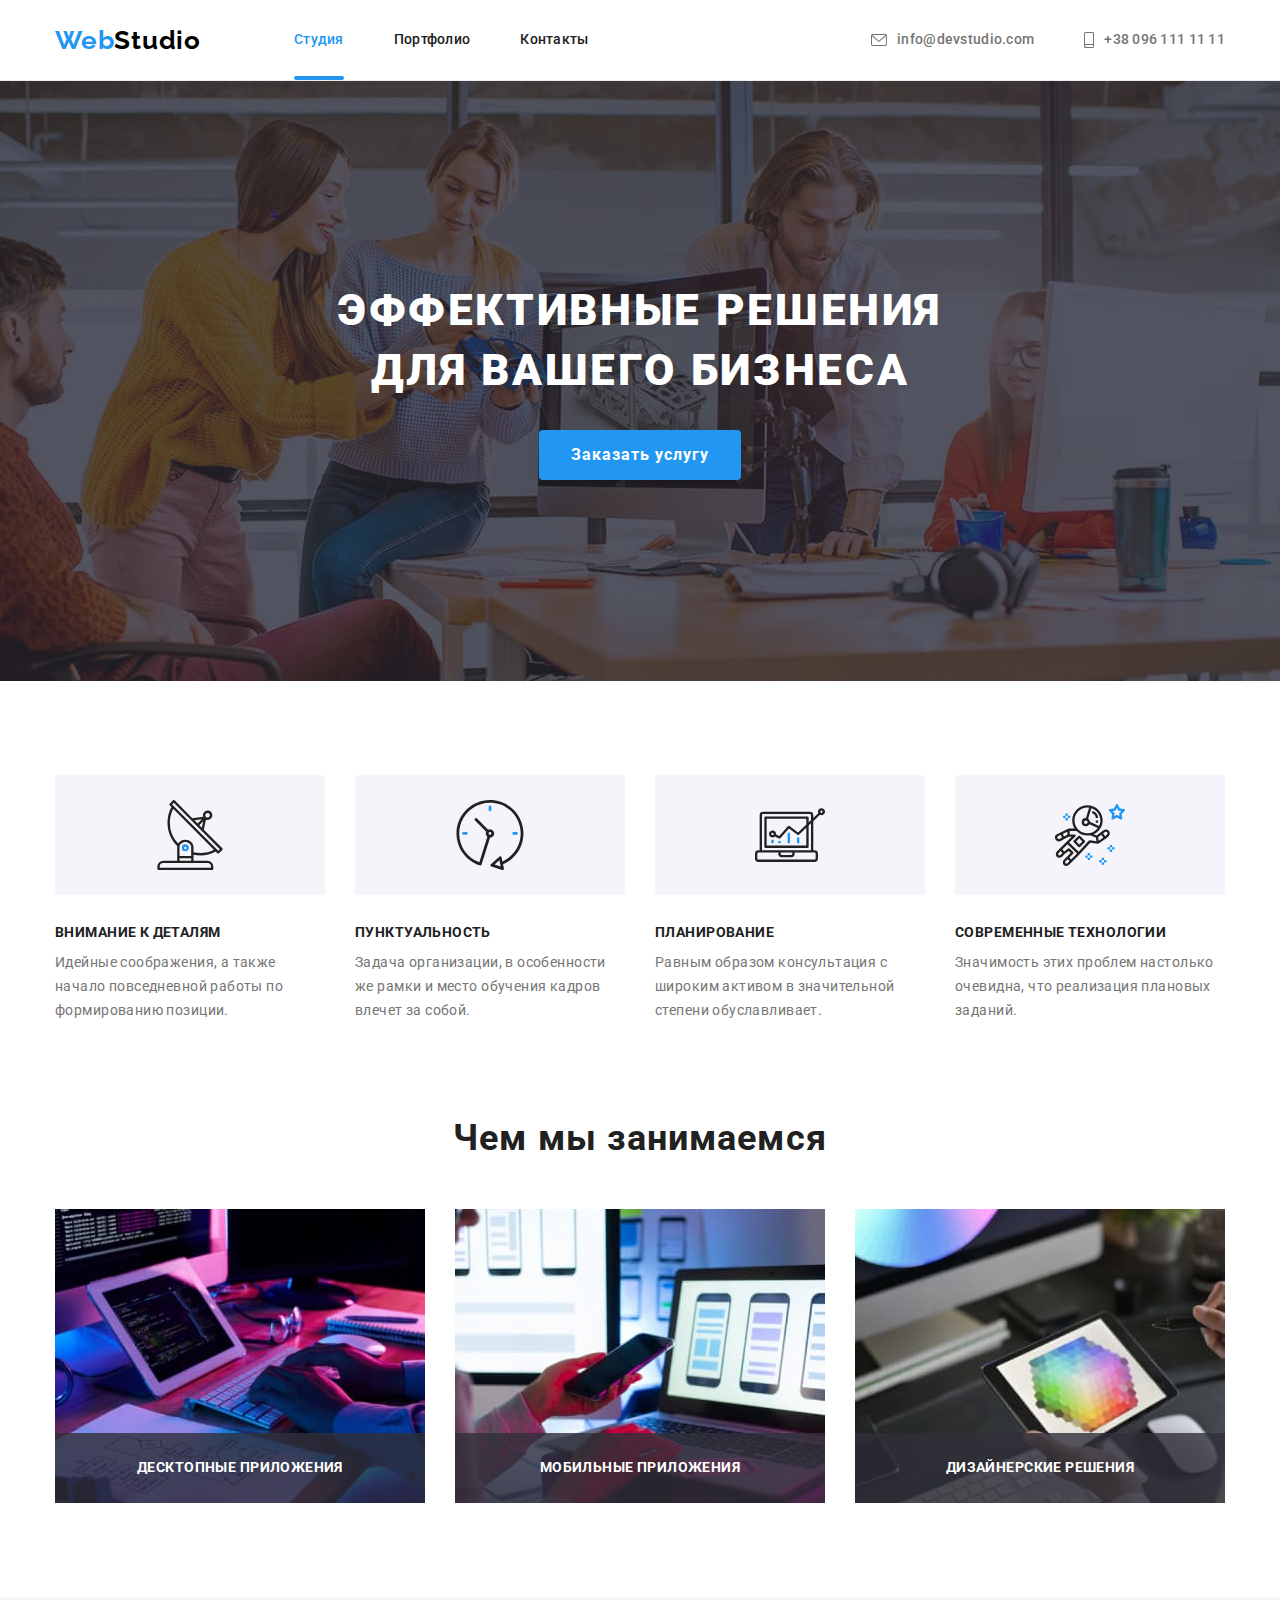
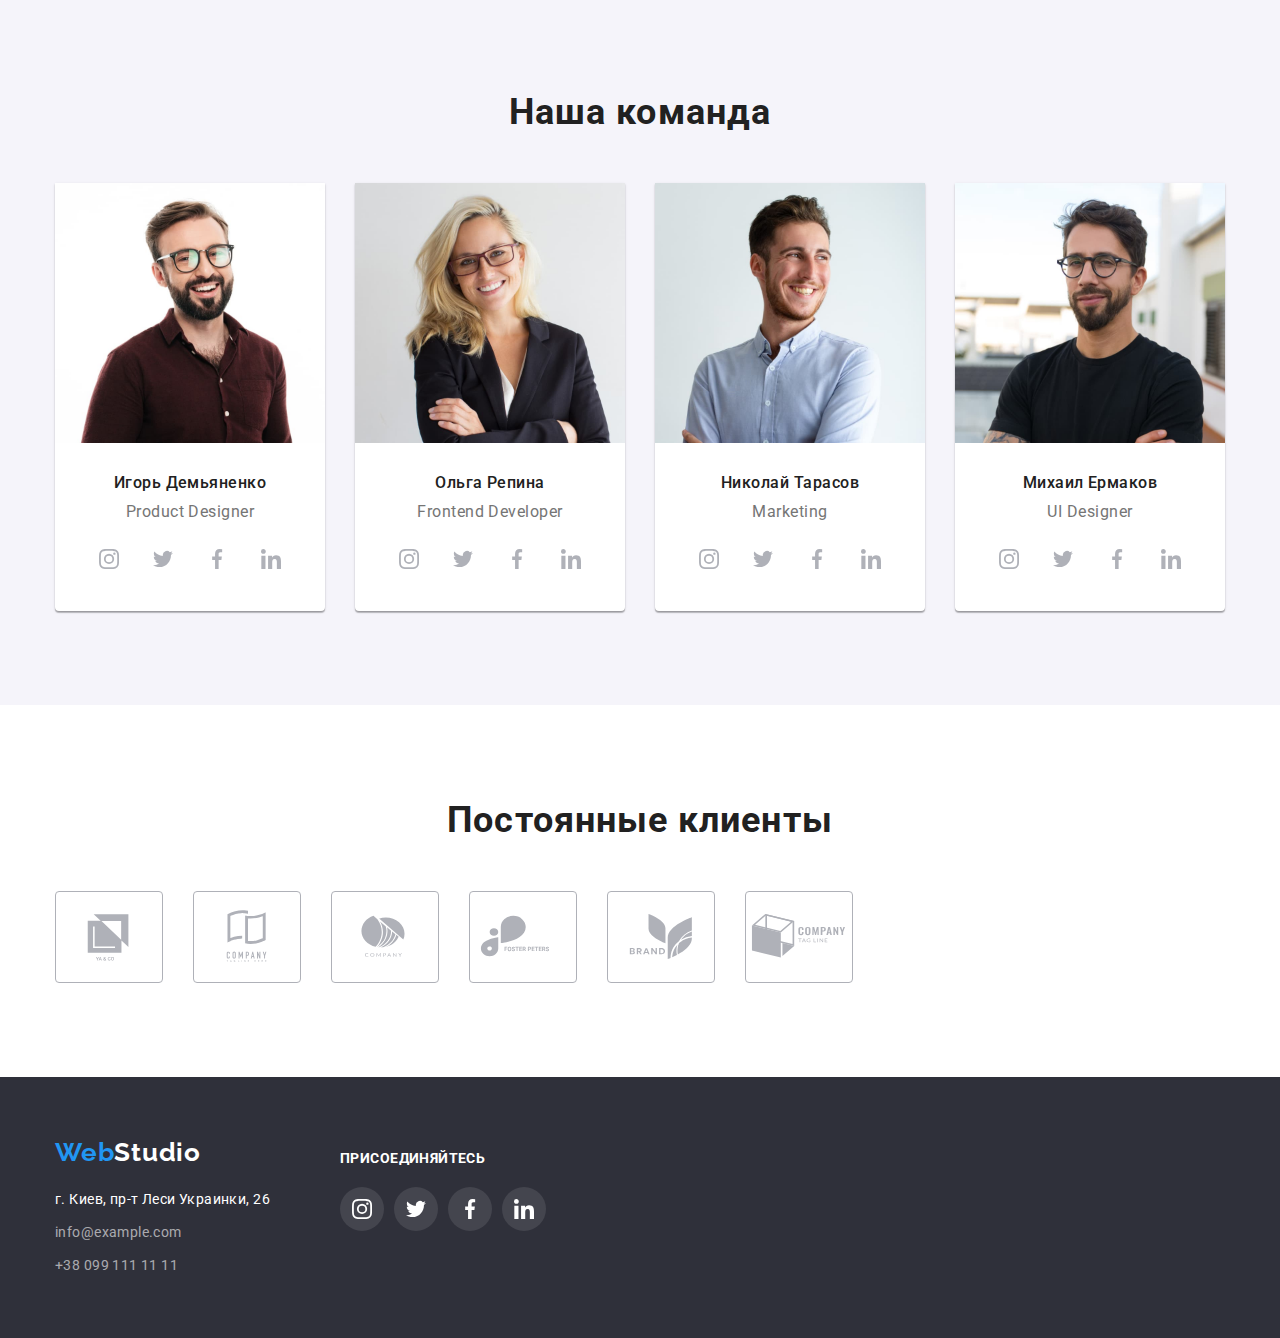
==== index.html @ f9a0c1dc "Добавляет файлы hw-05" ====
<!DOCTYPE html>
<html lang="ru">
<head>
    <meta charset="UTF-8">
    <meta http-equiv="X-UA-Compatible" content="IE=edge">
    <meta name="viewport" content="width=device-width, initial-scale=1.0">
    <link rel="preconnect" href="https://fonts.googleapis.com">
    <link rel="preconnect" href="https://fonts.gstatic.com" crossorigin>
    <link href="https://fonts.googleapis.com/css2?family=Raleway:wght@700&family=Roboto:wght@400;500;700;900&display=swap" rel="stylesheet">
    <link rel="stylesheet" href="https://cdnjs.cloudflare.com/ajax/libs/modern-normalize/1.1.0/modern-normalize.min.css">
    <link rel="stylesheet" href="./css/style.css">
    <title>Студия</title>
</head>
<body>

    <!-- Верхняя линия-->
        <header class="header">
        <div class="header-container container">
        <nav class="header-nav">
            <a href="./index.html" lang="en" class="logo link"><span>Web</span>Studio</a>
            <ul class="header-nav-list list">
                <li class="item"><a href="./index.html" class="header-nav-item current link">Студия</a></li>
                <li class="item"><a href="./portfolio.html" class="header-nav-item link">Портфолио</a></li>
                <li class="item"><a href="" class="header-nav-item link">Контакты</a></li>
            </ul>
        </nav>
        <ul class="header-contacts-list list">
            <li class="item">
                <a href="mailto:info@devstudio.com" class="header-contacts-item link">
                    <svg class="icon" width="16" height="12">
                        <use href="./images/icons.svg#icon-mail"></use>
                    </svg>
                info@devstudio.com
                </a>
            </li>
            <li class="item">
                <a href="tel:+380961111111" class="header-contacts-item link">
                    <svg class="icon" width="10" height="16">
                        <use href="./images/icons.svg#icon-phone"></use>
                    </svg>
                +38 096 111 11 11
                </a>
            </li>
        </ul>
        </div>
    </header>

    <main>
    <!--Герой-->
        <section class="hero section">
                <h1 class="hero-title">Эффективные решения <br/> для вашего бизнеса</h1>
                <button type="button" class="hero-btn" data-modal-open>Заказать услугу</button>

        </section>

    <!--Особенности-->
        <section class="specifics section">
            <div class="container">
                <h2 class="visually-hidden">Особенности</h2>
                <ul class="specifics-list list">
                    <li class="item">
                        <div class="specifics-logo">
                            <svg class="icon" width="70" height="70">
                                <use href="./images/icons.svg#icon-antenna"></use>
                            </svg>
                        </div>
                        <h3 class="specifics-title">Внимание к деталям</h3>
                        <p class="specifics-text">Идейные соображения, а также начало повседневной работы по формированию позиции.</p>
                    </li>
                    <li class="item">
                        <div class="specifics-logo">
                            <svg class="icon" width="70" height="70">
                                <use href="./images/icons.svg#icon-clock"></use>
                            </svg>
                        </div>
                        <h3 class="specifics-title">Пунктуальность</h3>
                        <p class="specifics-text">Задача организации, в особенности же рамки и место обучения кадров влечет за собой.
                        </p>
                    </li>
                    <li class="item">
                        <div class="specifics-logo">
                            <svg class="icon" width="70" height="70">
                                <use href="./images/icons.svg#icon-diagram"></use>
                            </svg>
                        </div>
                        <h3 class="specifics-title">Планирование</h3>
                        <p class="specifics-text">Равным образом консультация с широким активом в значительной степени обуславливает.
                        </p>
                    </li>
                    <li class="item">
                        <div class="specifics-logo">
                            <svg class="icon" width="70" height="70">
                                <use href="./images/icons.svg#icon-astronaut"></use>
                            </svg>
                        </div>
                        <h3 class="specifics-title">Современные технологии</h3>
                        <p class="specifics-text">Значимость этих проблем настолько очевидна, что реализация плановых заданий.</p>
                    </li>
                </ul>
            </div>
        </section>

    <!--Чем мы занимаемся-->
        <section class="what-we-do section">
            <div class="container">
                <h2 class="secondary-title">Чем мы занимаемся</h2>
                <ul class="what-we-do-list list">
                    <li class="item">
                        <img src="./images/img1.jpg" alt="Десктопные приложения" width="370" />
                        <p class="what-we-do-text">Десктопные приложения</p>
                    </li>
                    <li class="item">
                        <img src="./images/img2.jpg" alt="Мобильные приложения" width="370" />
                        <p class="what-we-do-text">Мобильные приложения</p>
                    </li>
                    <li class="item">
                        <img src="./images/img3.jpg" alt="Дизайнерские решения" width="370" />
                        <p class="what-we-do-text">Дизайнерские решения</p>
                    </li>
                </ul>
            </div>
        </section>

    <!--Наша команда-->
        <section class="team section">
            <div class="container">
                <h2 class="secondary-title">Наша команда</h2>
                <ul class="team-list list">
                    <li class="item">
                        <img src="./images/demyanenko.jpg" alt="Игорь Демьяненко" width="270" class="team-list-photo">
                        <h3 class="team-list-title">Игорь Демьяненко</h3>
                        <p lang="en" class="team-list-text">Product Designer</p>
                        <ul class="social-links-list list">
                            <li>
                                <a href="#" class="social-link link"><svg class="icon" width="20" height="20">
                                    <use href="./images/icons.svg#icon-instagram"></use>
                                </svg></a>
                            </li>
                            <li>
                                <a href="#" class="social-link link"><svg class="icon" width="20" height="20">
                                    <use href="./images/icons.svg#icon-twitter"></use>
                                </svg></a>
                            </li>
                            <li>
                                <a href="#" class="social-link link"><svg class="icon" width="20" height="20">
                                    <use href="./images/icons.svg#icon-facebook"></use>
                                </svg></a>
                            </li>
                            <li>
                                <a href="#" class="social-link link"><svg class="icon" width="20" height="20">
                                    <use href="./images/icons.svg#icon-linkedin"></use>
                                </svg></a>
                            </li>

                        </ul>
                    </li>
                    <li class="item">
                        <img src="./images/repina.jpg" alt="Ольга Репина" width="270">
                        <h3 class="team-list-title">Ольга Репина</h3>
                        <p lang="en" class="team-list-text">Frontend Developer</p>
                        <ul class="social-links-list list">
                            <li>
                                <a href="#" class="social-link link"><svg class="icon" width="20" height="20">
                                        <use href="./images/icons.svg#icon-instagram"></use>
                                    </svg></a>
                            </li>
                            <li>
                                <a href="#" class="social-link link"><svg class="icon" width="20" height="20">
                                        <use href="./images/icons.svg#icon-twitter"></use>
                                    </svg></a>
                            </li>
                            <li>
                                <a href="#" class="social-link link"><svg class="icon" width="20" height="20">
                                        <use href="./images/icons.svg#icon-facebook"></use>
                                    </svg></a>
                            </li>
                            <li>
                                <a href="#" class="social-link link"><svg class="icon" width="20" height="20">
                                        <use href="./images/icons.svg#icon-linkedin"></use>
                                    </svg></a>
                            </li>
                        
                        </ul>
                    </li>
                    <li class="item">
                        <img src="./images/tarasov.jpg" alt="Николай Тарасов" width="270">
                        <h3 class="team-list-title">Николай Тарасов</h3>
                        <p lang="en" class="team-list-text">Marketing</p>
                        <ul class="social-links-list list">
                            <li>
                                <a href="#" class="social-link link"><svg class="icon" width="20" height="20">
                                        <use href="./images/icons.svg#icon-instagram"></use>
                                    </svg></a>
                            </li>
                            <li>
                                <a href="#" class="social-link link"><svg class="icon" width="20" height="20">
                                        <use href="./images/icons.svg#icon-twitter"></use>
                                    </svg></a>
                            </li>
                            <li>
                                <a href="#" class="social-link link"><svg class="icon" width="20" height="20">
                                        <use href="./images/icons.svg#icon-facebook"></use>
                                    </svg></a>
                            </li>
                            <li>
                                <a href="#" class="social-link link"><svg class="icon" width="20" height="20">
                                        <use href="./images/icons.svg#icon-linkedin"></use>
                                    </svg></a>
                            </li>
                        
                        </ul>
                    </li>
                    <li class="item">
                        <img src="./images/ermakov.jpg" alt="Михаил Ермаков" width="270">
                        <h3 class="team-list-title">Михаил Ермаков</h3>
                        <p lang="en" class="team-list-text">UI Designer</p>
                        <ul class="social-links-list list">
                            <li>
                                <a href="#" class="social-link link"><svg class="icon" width="20" height="20">
                                        <use href="./images/icons.svg#icon-instagram"></use>
                                    </svg></a>
                            </li>
                            <li>
                                <a href="#" class="social-link link"><svg class="icon" width="20" height="20">
                                        <use href="./images/icons.svg#icon-twitter"></use>
                                    </svg></a>
                            </li>
                            <li>
                                <a href="#" class="social-link link"><svg class="icon" width="20" height="20">
                                        <use href="./images/icons.svg#icon-facebook"></use>
                                    </svg></a>
                            </li>
                            <li>
                                <a href="#" class="social-link link"><svg class="icon" width="20" height="20">
                                        <use href="./images/icons.svg#icon-linkedin"></use>
                                    </svg></a>
                            </li>
                        
                        </ul>
                    </li>
                </ul>
            </div>
        </section>

    <!-- Постоянные клиенты -->
        <section class="clients section">
            <div class="container">
                <h2 class="secondary-title">Постоянные клиенты</h2>
                <ul class="clients-list list">
                    <li class="item">
                        <a href="#" class="clients-list-link link">
                            <svg class="icon" width="106" height="60">
                                <use href="./images/icons.svg#icon-logo-1"></use>
                            </svg></a>
                    </li>
                    <li class="item">
                        <a href="#" class="clients-list-link link">
                            <svg class="icon" width="106" height="60">
                                <use href="./images/icons.svg#icon-logo-2"></use>
                            </svg></a>
                    </li>
                    <li class="item">
                        <a href="#" class="clients-list-link link">
                            <svg class="icon" width="106" height="60">
                                <use href="./images/icons.svg#icon-logo-3"></use>
                            </svg></a>
                    </li>
                    <li class="item">
                        <a href="#" class="clients-list-link link">
                            <svg class="icon" width="106" height="60">
                                <use href="./images/icons.svg#icon-logo-4"></use>
                            </svg></a>
                    </li>
                    <li class="item">
                        <a href="#" class="clients-list-link link">
                            <svg class="icon" width="106" height="60">
                                <use href="./images/icons.svg#icon-logo-5"></use>
                            </svg></a>
                    </li>
                    <li class="item">
                        <a href="#" class="clients-list-link link">
                            <svg class="icon" width="106" height="60">
                                <use href="./images/icons.svg#icon-logo-6"></use>
                            </svg></a>
                    </li>
                </ul>

            </div>
        </section>
    </main>
    <!--Подвал-->
    <footer class="footer">
        <div class="footer-box container">
            <div class="footer-adress">
            <a href="./index.html" lang="en" class="logo logo-footer link"><span>Web</span>Studio</a>
            <address>
                <ul class="address-list list">
                    <li class="item">
                        <p class="address">г. Киев, пр-т Леси Украинки, 26</p>
                    </li>
                    <li class="item"><a href="mailto:info@example.com" class="address-item link">info@example.com </a></li>
                    <li class="item"><a href="tel:+380991111111" class="address-item link">+38 099 111 11 11</a></li>
                </ul>
            </address>
            </div>
            <div class="footer-join-us">
                <span>Присоединяйтесь</span>
                <ul class="social-links-list list">
                    <li>
                        <a href="#" class="social-link footer-social-link link"><svg class="icon" width="20" height="20">
                                <use href="./images/icons.svg#icon-instagram"></use>
                            </svg></a>
                    </li>
                    <li>
                        <a href="#" class="social-link footer-social-link link"><svg class="icon" width="20" height="20">
                                <use href="./images/icons.svg#icon-twitter"></use>
                            </svg></a>
                    </li>
                    <li>
                        <a href="#" class="social-link footer-social-link link"><svg class="icon" width="20" height="20">
                                <use href="./images/icons.svg#icon-facebook"></use>
                            </svg></a>
                    </li>
                    <li>
                        <a href="#" class="social-link footer-social-link link"><svg class="icon" width="20" height="20">
                                <use href="./images/icons.svg#icon-linkedin"></use>
                            </svg></a>
                    </li>
                
                </ul>
            </div>
        </div>
    </footer>
    <div class="backdrop is-hidden" data-modal>
        <div class="modal">
            <button class="close-btn" data-modal-close>
                <svg class="icon" width="20" height="20">
                    <use href="./images/icons.svg#icon-close"></use>
                </svg>
            </button>
        </div>
    </div>
<script src="./js/modal.js"></script>
</body>
</html>
---- css/style.css ----
/* основной черный цвет шрифта #212121 */
/* серый цвет шрифта #757575 */
/* голубой цвет #2196F3 */
/* основной белый цвет #ffffff */
/* темный фон #2F303A */
/* светло-серый фон #F5F4FA */

:root {
  --primary-text-color: #212121;
  --secondary-text-color: #757575;
  --accent-color: #2196f3;
  --primary-white-color: #ffffff;
  --dark-bg-color: #2f303a;
  --lightgray-bg-color: #f5f4fa;
}
body {
  font-family: 'Roboto', sans-serif;
  color: var(--primary-text-color);
}
.list {
  list-style: none;
  padding: 0;
  margin: 0;
}
.link {
  text-decoration: none;
}
.container {
  margin-left: auto;
  margin-right: auto;
  padding-left: 15px;
  padding-right: 15px;
  width: 1200px;
}
.section {
  padding-bottom: 94px;
  padding-top: 94px;
}
img {
  display: block;
  width: 100%;
  height: auto;
}
.visually-hidden {
  position: absolute;
  clip: rect(0 0 0 0);
  width: 1px;
  height: 1px;
  margin: -1px;
}

/* Верхняя линия*/

.header {
  border-bottom: 1px solid #ececec;
}
.header-container {
  display: flex;
}
.header-nav {
  display: flex;
  align-items: center;
}
.header-nav-list {
  display: flex;
  margin-left: 93px;
}
.header-contacts-list {
  display: flex;
  margin-left: auto;
}
.header-nav-list .item:not(:last-child),
.header-contacts-list .item:not(:last-child) {
  margin-right: 50px;
}
.logo {
  color: #000000;
  font-family: 'Raleway', sans-serif;
  font-weight: 700;
  font-size: 26px;
  line-height: 1.19;
  letter-spacing: 0.03em;
}
.logo > span {
  color: var(--accent-color);
}
.header-nav-item,
.header-contacts-item {
  position: relative;
  display: block;
  padding-top: 32px;
  padding-bottom: 32px;
  color: var(--primary-text-color);
  font-weight: 500;
  font-size: 14px;
  line-height: 1.14;
  letter-spacing: 0.02em;
  transition: color 250ms cubic-bezier(0.4, 0, 0.2, 1);
}
.header-contacts-item {
  display: flex;
  align-items: center;
  color: var(--secondary-text-color);
}
.header-nav-item:hover,
.header-nav-item:focus,
.header-contacts-item:hover,
.header-contacts-item:focus,
.header-nav-item.current {
  color: var(--accent-color);
}

.header-nav-item.current::after {
  content: '';
  position: absolute;
  bottom: 0;
  display: block;
  width: 100%;
  height: 4px;
  background-color: var(--accent-color);
  border-radius: 2px;
}

.header-contacts-item .icon {
  fill: currentColor;
  margin-right: 10px;
  transition: fill 250ms cubic-bezier(0.4, 0, 0.2, 1);
}

.header-contacts-item:hover .icon,
.header-contacts-item:focus .icon {
  fill: var(--accent-color);
}

/* Герой */

.hero {
  margin-right: auto;
  margin-left: auto;
  padding-top: 200px;
  padding-bottom: 200px;
  background-color: var(--dark-bg-color);
  text-align: center;
  max-width: 1600px;
  height: 600px;
  background-image: linear-gradient(to right, rgba(47, 48, 58, 0.6), rgba(47, 48, 58, 0.6)),
    url(../images/hero.jpg);
  background-repeat: no-repeat;
  background-position: center;
  background-size: cover;
}
.hero-title {
  margin-top: 0;
  margin-bottom: 30;
  color: var(--primary-white-color);
  font-weight: 900;
  font-size: 44px;
  line-height: 1.36;
  letter-spacing: 0.06em;
  text-transform: uppercase;
}
.hero-btn {
  display: inline-block;
  padding: 10px 32px;
  color: var(--primary-white-color);
  background-color: var(--accent-color);
  font-weight: 700;
  font-size: 16px;
  line-height: 1.875;
  letter-spacing: 0.06em;
  font-family: inherit;
  cursor: pointer;
  border: transparent;
  box-shadow: 0px 4px 4px rgba(0, 0, 0, 0.15);
  border-radius: 4px;
  transition: background-color 250ms cubic-bezier(0.4, 0, 0.2, 1);
}
.hero-btn:focus,
.hero-btn:hover {
  background-color: #188ce8;
}

/* Особенности */

.specifics.section {
  padding-bottom: 0;
}
.specifics-title {
  margin-top: 0;
  margin-bottom: 10px;
  font-size: 14px;
  line-height: 1.14;
  letter-spacing: 0.03em;
  text-transform: uppercase;
}
.specifics-text {
  margin-top: 0;
  margin-bottom: 0;
  color: var(--secondary-text-color);
  font-size: 14px;
  line-height: 1.71;
  letter-spacing: 0.03em;
}
.specifics-list {
  display: flex;
}
.specifics-list .item {
  width: calc((100% - 90px) / 4);
}
.specifics-list .item:not(:last-child) {
  margin-right: 30px;
}
.specifics-logo {
  display: flex;
  justify-content: center;
  align-items: center;
  margin-bottom: 30px;
  height: 120px;
  background-color: var(--lightgray-bg-color);
  border-radius: 4px;
}

/* Чем мы занимаемся */
.secondary-title {
  margin-top: 0;
  margin-bottom: 50px;
  font-size: 36px;
  line-height: 1.17;
  text-align: center;
  letter-spacing: 0.03em;
}
.what-we-do-list {
  display: flex;
}
.what-we-do-list .item {
  position: relative;
  width: calc((100% - 60px) / 3);
}
.what-we-do-list .item:not(:last-child) {
  margin-right: 30px;
}
.what-we-do-text {
  position: absolute;
  bottom: 0;
  width: 100%;
  height: 70px;
  display: flex;
  justify-content: center;
  align-items: center;
  margin: 0;
  background-color: rgba(47, 48, 58, 0.8);
  font-weight: 700;
  font-size: 14px;
  line-height: 1.14;
  letter-spacing: 0.03em;
  text-transform: uppercase;
  color: var(--primary-white-color);
}

/* наша команда */
.team {
  background-color: var(--lightgray-bg-color);
}
.team-list {
  display: flex;
}
.team-list > .item {
  width: calc((100% - 90px) / 4);
  background-color: var(--primary-white-color);
  box-shadow: 0px 1px 3px rgba(0, 0, 0, 0.12), 0px 1px 1px rgba(0, 0, 0, 0.14),
    0px 2px 1px rgba(0, 0, 0, 0.2);
  border-radius: 0px 0px 4px 4px;
}
.team-list > .item:not(:last-child) {
  margin-right: 30px;
}
.team-list-title,
.team-list-text {
  font-weight: 500;
  font-size: 16px;
  line-height: 1.19;
  text-align: center;
  letter-spacing: 0.03em;
}
.team-list-title {
  margin-top: 30px;
  margin-bottom: 10px;
}
.team-list-text {
  margin-top: 0;
  margin-bottom: 16px;
  font-weight: 400;
  color: var(--secondary-text-color);
}
.social-links-list {
  display: flex;
  justify-content: space-between;
  margin-right: auto;
  margin-left: auto;
  margin-bottom: 30px;
  width: 206px;
}
.social-link {
  display: flex;
  height: 44px;
  width: 44px;
  justify-content: center;
  align-items: center;
  color: #afb1b8;
  border-radius: 50%;
  transition: background-color 250ms cubic-bezier(0.4, 0, 0.2, 1);
}
.social-link .icon {
  fill: currentColor;
  transition: fill 250ms cubic-bezier(0.4, 0, 0.2, 1);
}
.social-link:hover,
.social-link:focus {
  background-color: var(--accent-color);
  border-radius: 50%;
}
.social-link:hover .icon,
.social-link:focus .icon {
  fill: var(--primary-white-color);
}

/* Постоянные клиенты */
.clients-list {
  display: flex;
}
.clients-list .item {
  width: calc((100%-150px) / 6);
  height: 92px;
}
.clients-list .item:not(:last-child) {
  margin-right: 30px;
}
.clients-list-link {
  display: flex;
  justify-content: center;
  align-items: center;
  color: #afb1b8;
  width: 100%;
  height: 100%;
  border-radius: 4px;
  border: 1px solid #afb1b8;
  transition: border 250ms cubic-bezier(0.4, 0, 0.2, 1);
}
.clients-list-link .icon {
  fill: currentColor;
  transition: fill 250ms cubic-bezier(0.4, 0, 0.2, 1);
}
.clients-list-link:hover,
.clients-list-link:focus {
  border: 1px solid var(--accent-color);
}
.clients-list-link:hover .icon,
.clients-list-link:focus .icon {
  fill: var(--accent-color);
}

/* Портфолио */

.portfolio-btn-list {
  display: flex;
  justify-content: center;
  margin-bottom: 50px;
}
.portfolio-btn-list .item:not(:last-child) {
  margin-right: 8px;
}
.portfolio-btn {
  padding: 6px 22px;
  background-color: var(--lightgray-bg-color);
  font-family: inherit;
  font-weight: 500;
  font-size: 16px;
  line-height: 1.62;
  letter-spacing: 0.03em;
  cursor: pointer;
  border: transparent;
  border-radius: 4px;
  transition: background-color 250ms cubic-bezier(0.4, 0, 0.2, 1),
    color 250ms cubic-bezier(0.4, 0, 0.2, 1), box-shadow 250ms cubic-bezier(0.4, 0, 0.2, 1);
}
.portfolio-btn:focus,
.portfolio-btn:hover {
  background-color: var(--accent-color);
  color: var(--primary-white-color);
  box-shadow: 0px 3px 1px rgba(0, 0, 0, 0.1), 0px 1px 2px rgba(0, 0, 0, 0.08),
    0px 2px 2px rgba(0, 0, 0, 0.12);
}
.portfolio-list {
  display: flex;
  flex-wrap: wrap;
}
.portfolio-list .item {
  margin-right: 30px;
  margin-bottom: 30px;
  width: calc((100% - 60px) / 3);
  transition: box-shadow 250ms cubic-bezier(0.4, 0, 0.2, 1);
}
.portfolio-list .item:nth-child(3n) {
  margin-right: 0;
}
.portfolio-list .item:nth-last-child(-n + 3) {
  margin-bottom: 0;
}
.portfolio-list .item:hover,
.portfolio-list .item:focus {
  box-shadow: 0px 1px 1px rgba(0, 0, 0, 0.12), 0px 4px 4px rgba(0, 0, 0, 0.06),
    1px 4px 6px rgba(0, 0, 0, 0.16);
}
.border-box {
  padding: 20px 24px;
  border-right: 1px solid #eeeeee;
  border-left: 1px solid #eeeeee;
  border-bottom: 1px solid #eeeeee;
}
.portfolio-list-title {
  margin-top: 0;
  margin-bottom: 4px;
  color: var(--primary-text-color);
  font-size: 18px;
  line-height: 2;
  letter-spacing: 0.06em;
}
.portfolio-list-text {
  margin-top: 0;
  margin-bottom: 0;
  color: var(--secondary-text-color);
  font-size: 16px;
  line-height: 1.875;
  letter-spacing: 0.03em;
}
.portfolio-list-img {
  position: relative;
  overflow: hidden;
}
.portfolio-overlay {
  position: absolute;
  top: 0;
  left: 0;
  width: 100%;
  height: 100%;
  display: flex;
  align-items: center;
  padding-right: 24px;
  padding-left: 24px;
  font-weight: 400;
  font-size: 18px;
  line-height: 1.56;
  letter-spacing: 0.03em;
  color: var(--primary-white-color);
  background-color: rgba(33, 150, 243, 0.9);
  transform: translateY(100%);
  transition: transform 250ms cubic-bezier(0.4, 0, 0.2, 1);
}
.portfolio-list .item:hover .portfolio-overlay,
.portfolio-list .item:focus .portfolio-overlay {
  transform: translateY(0);
}
/* Подвал */
.footer {
  padding-top: 60px;
  padding-bottom: 60px;
  background-color: var(--dark-bg-color);
}
.footer-box {
  display: flex;
}
.logo-footer {
  display: inline-block;
  margin-bottom: 20px;
  color: var(--primary-white-color);
}
.address-list {
  font-style: normal;
  font-size: 14px;
  line-height: 1.71;
  letter-spacing: 0.03em;
}
.address {
  margin-top: 0;
  margin-bottom: 0;
  color: var(--primary-white-color);
}
.address-item {
  color: rgba(255, 255, 255, 0.6);
  transition: color 250ms cubic-bezier(0.4, 0, 0.2, 1);
}
.address-list .item:not(:last-child) {
  margin-bottom: 9px;
}
.address-item:hover,
.address-item:focus {
  color: var(--accent-color);
}
.footer-join-us {
  margin-left: 70px;
  margin-top: 12px;
  color: var(--primary-white-color);
}
.footer-join-us span {
  display: inline-block;
  margin-bottom: 20px;
  font-weight: 700;
  font-size: 14px;
  line-height: 1.17;
  letter-spacing: 0.03em;
  text-transform: uppercase;
}
.social-link.footer-social-link {
  background-color: rgba(256, 256, 256, 0.1);
  border-radius: 50%;
  transition: background-color 250ms cubic-bezier(0.4, 0, 0.2, 1);
}
.social-link.footer-social-link .icon {
  fill: var(--primary-white-color);
}

.social-link.footer-social-link:hover,
.social-link.footer-social-link:focus {
  background-color: var(--accent-color);
}
/* Модальное окно и бекдроп */
.backdrop {
  position: fixed;
  top: 0;
  left: 0;
  width: 100%;
  height: 100%;
  background-color: rgba(0, 0, 0, 0.2);
  opacity: 1;
  transition: opacity 250ms cubic-bezier(0.4, 0, 0.2, 1);
}
.backdrop.is-hidden {
  opacity: 0;
  pointer-events: none;
}
.backdrop.is-hidden .modal {
  transform: translate(-50%, -50%) scale(0.7);
}
.modal {
  position: absolute;
  top: 50%;
  left: 50%;
  transform: translate(-50%, -50%) scale(1);
  min-width: 528px;
  min-height: 581px;
  padding: 8px;
  background-color: var(--primary-white-color);
  transition: transform 250ms cubic-bezier(0.4, 0, 0.2, 1);
}
.close-btn {
  width: 30px;
  height: 30px;
  margin-left: calc(100% - 30px);
  border-color: transparent;
  border-radius: 50%;
  background-color: var(--primary-white-color);
  cursor: pointer;
}
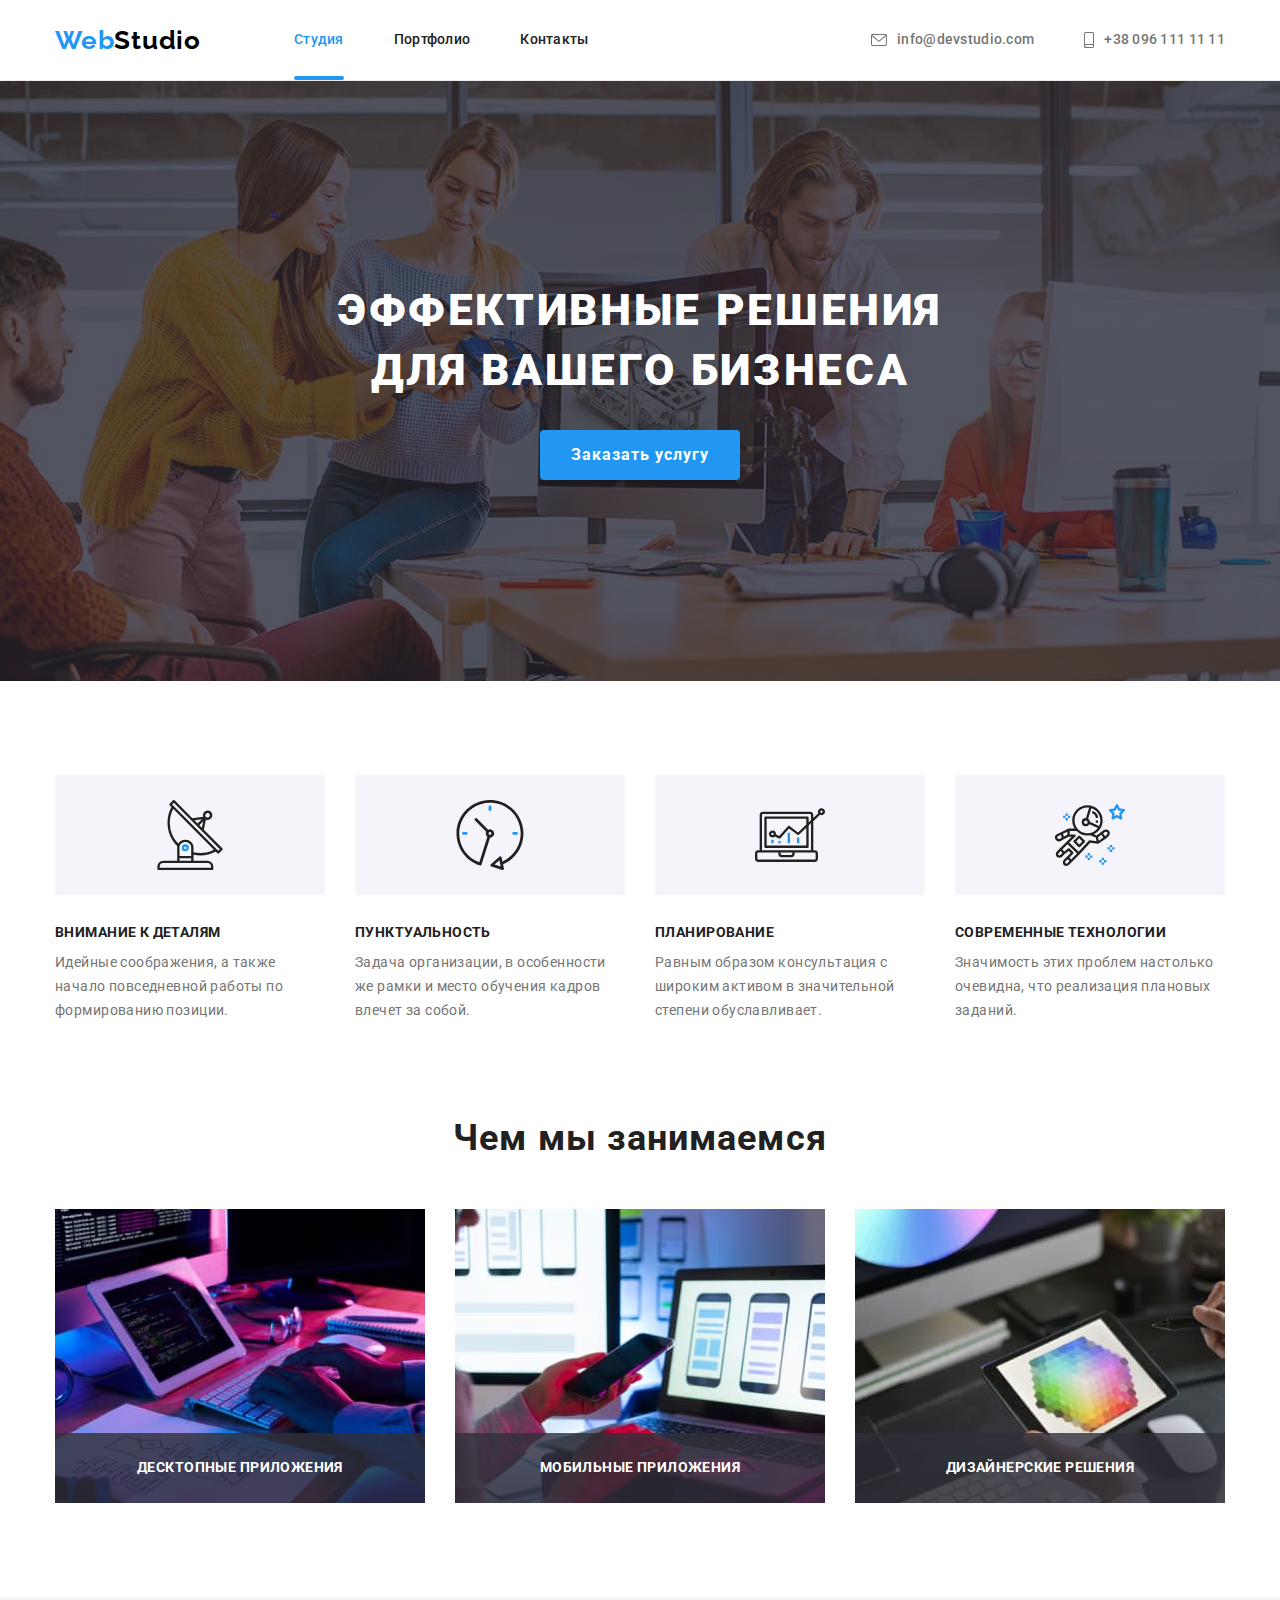
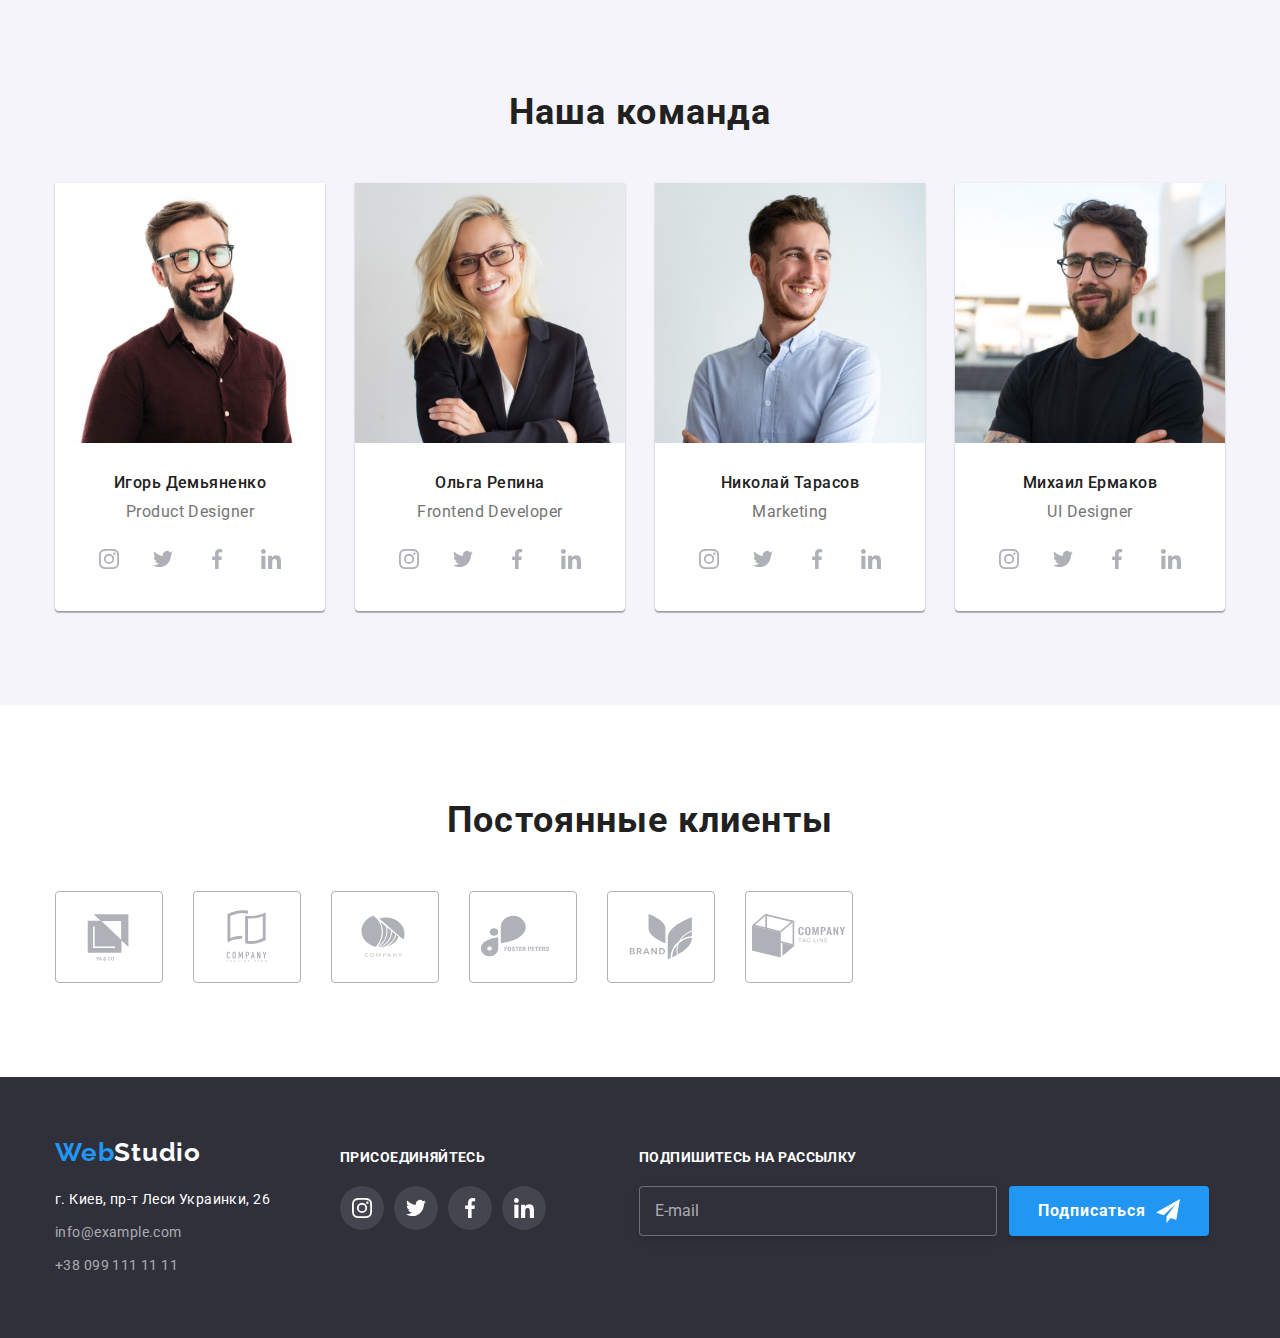
==== commit 8a191acf: "Додає форми" ====
--- a/index.html
+++ b/index.html
@@ -322,15 +322,36 @@
                             </svg></a>
                     </li>
                     <li>
-                        <a href="#" class="social-link footer-social-link link"><svg class="icon" width="20" height="20">
+                        <a href="#" class="social-link footer-social-link link">
+                            <svg class="icon" width="20" height="20">
                                 <use href="./images/icons.svg#icon-linkedin"></use>
                             </svg></a>
-                    </li>
-                
-                </ul>
+                    </li>                
+                </ul>
+            </div>
+            <div class="footer-subscribe">
+                <span>Подпишитесь на рассылку</span>
+                <form name="subscribe-form" class="subscribe-form" autocomplete="off">
+                    <input type="email" 
+                    name="subscribe-email" 
+                    id="subscribe-email"
+                    placeholder=" "
+                    class="subscribe-email" />
+                    <label for="subscribe-email" class="subscribe-email-label">E-mail</label>
+                    <button type="submit" class="subscribe-btn">Подписаться
+                        <span>
+                            <svg class="icon" width="24" height="24">
+                                <use href="./images/icons.svg#icon-plane"></use>
+                            </svg>
+                        </span>
+                    </button>
+                </form>
+
+
             </div>
         </div>
     </footer>
+    <!-- Модальное окно -->
     <div class="backdrop is-hidden" data-modal>
         <div class="modal">
             <button class="close-btn" data-modal-close>
@@ -338,6 +359,38 @@
                     <use href="./images/icons.svg#icon-close"></use>
                 </svg>
             </button>
+            <h2 class="modal-title">Оставьте свои данные, мы вам перезвоним</h2>
+            <form name="modal-form" class="modal-form" autocomplete="off">
+                <label class="modal-label">Имя
+                <input type="text" name="name" class="modal-input"/>
+                <span class="modal-icon"><svg class="icon" width="18" height="18">
+                    <use href="./images/icons.svg#icon-form-person"></use>
+                </svg></span>
+            </label>
+                <label class="modal-label">Телефон
+                <input type="tel" name="phone" class="modal-input"/>
+                <span class="modal-icon"><svg class="icon" width="18" height="18">
+                        <use href="./images/icons.svg#icon-form-phone"></use>
+                    </svg></span>
+                </label>
+                <label class="modal-label">Почта
+                <input type="email" name="mail" class="modal-input"/>
+                <span class="modal-icon"><svg class="icon" width="18" height="18">
+                        <use href="./images/icons.svg#icon-form-email"></use>
+                    </svg></span>
+                </label>
+                <label class="modal-label">Комментарий
+                <textarea name="comment" class="modal-textarea" placeholder="Введите текст"></textarea>
+                </label>
+                <label class="checkbox-label">
+                    <input type="checkbox" name="agree" class="modal-checkbox" />
+                    <span class="checkbox-icon">                        
+                    </span>
+                        Соглашаюсь с рассылкой и принимаю<a href="#">Условия договора</a> 
+                </label>
+
+                <button type="submit" class="modal-btn">Отправить</button>
+            </form>
         </div>
     </div>
 <script src="./js/modal.js"></script>
--- a/css/style.css
+++ b/css/style.css
@@ -159,9 +159,16 @@
   letter-spacing: 0.06em;
   text-transform: uppercase;
 }
-.hero-btn {
-  display: inline-block;
-  padding: 10px 32px;
+.hero-btn,
+.subscribe-btn,
+.modal-btn {
+  display: flex;
+  justify-content: center;
+  align-items: center;
+  min-width: 200px;
+  height: 50px;
+  margin-left: auto;
+  margin-right: auto;
   color: var(--primary-white-color);
   background-color: var(--accent-color);
   font-weight: 700;
@@ -176,7 +183,9 @@
   transition: background-color 250ms cubic-bezier(0.4, 0, 0.2, 1);
 }
 .hero-btn:focus,
-.hero-btn:hover {
+.hero-btn:hover,
+.modal-btn:hover,
+.modal-btn:focus {
   background-color: #188ce8;
 }
 
@@ -501,8 +510,10 @@
   margin-top: 12px;
   color: var(--primary-white-color);
 }
-.footer-join-us span {
-  display: inline-block;
+
+.footer-join-us > span,
+.footer-subscribe > span {
+  display: block;
   margin-bottom: 20px;
   font-weight: 700;
   font-size: 14px;
@@ -518,11 +529,55 @@
 .social-link.footer-social-link .icon {
   fill: var(--primary-white-color);
 }
-
 .social-link.footer-social-link:hover,
 .social-link.footer-social-link:focus {
   background-color: var(--accent-color);
 }
+.footer-subscribe {
+  margin-left: 93px;
+  margin-top: 12px;
+  color: var(--primary-white-color);
+}
+.subscribe-form {
+  display: flex;
+  align-items: center;
+}
+
+.subscribe-btn span {
+  margin-left: 10px;
+  width: 24px;
+  height: 24px;
+}
+.subscribe-form {
+  position: relative;
+}
+.subscribe-email {
+  height: 50px;
+  min-width: 358px;
+  margin-right: 12px;
+  padding-left: 16px;
+  background-color: var(--dark-bg-color);
+  border: 1px solid rgba(255, 255, 255, 0.3);
+  border-radius: 4px;
+  filter: drop-shadow(0px 4px 4px rgba(0, 0, 0, 0.15));
+  color: inherit;
+  font-weight: 400;
+  font-size: 16px;
+  line-height: 1.25;
+}
+.subscribe-email-label {
+  position: absolute;
+  left: 16px;
+  color: rgba(255, 255, 255, 0.6);
+  font-weight: 400;
+  font-size: 16px;
+  line-height: 1.25;
+}
+.subscribe-email:focus + .subscribe-email-label,
+.subscribe-email:not(:placeholder-shown) + .subscribe-email-label {
+  opacity: 0;
+}
+
 /* Модальное окно и бекдроп */
 .backdrop {
   position: fixed;
@@ -548,16 +603,133 @@
   transform: translate(-50%, -50%) scale(1);
   min-width: 528px;
   min-height: 581px;
-  padding: 8px;
+  padding: 40px;
   background-color: var(--primary-white-color);
   transition: transform 250ms cubic-bezier(0.4, 0, 0.2, 1);
 }
 .close-btn {
+  position: absolute;
   width: 30px;
   height: 30px;
-  margin-left: calc(100% - 30px);
+  right: 8px;
+  top: 8px;
   border-color: transparent;
   border-radius: 50%;
   background-color: var(--primary-white-color);
   cursor: pointer;
-}
+  transition: fill 250ms cubic-bezier(0.4, 0, 0.2, 1);
+}
+.close-btn:hover svg,
+.close-btn:focus svg {
+  fill: var(--accent-color);
+}
+.modal-title {
+  margin-top: 0;
+  margin-bottom: 12px;
+  text-align: center;
+  font-weight: 700;
+  font-size: 20px;
+  line-height: 1.15;
+  letter-spacing: 0.03em;
+}
+.modal-form {
+  display: flex;
+  flex-direction: column;
+}
+.modal-label {
+  position: relative;
+  font-size: 12px;
+  line-height: 1.16;
+  letter-spacing: 0.01em;
+  color: var(--secondary-text-color);
+}
+
+.modal-input,
+.modal-textarea {
+  margin-top: 4px;
+  width: 100%;
+  /* border: 1px solid rgba(33, 33, 33, 0.2); */
+  border-color: rgba(33, 33, 33, 0.2);
+  border-style: solid;
+  border-width: 1px;
+  border-radius: 4px;
+  font-size: 14px;
+  line-height: 1.14;
+  letter-spacing: 0.01em;
+  transition: border-color, 250ms, cubic-bezier(0.4, 0, 0.2, 1);
+}
+.modal-input {
+  margin-bottom: 10px;
+  height: 40px;
+  padding-left: 42px;
+}
+.modal-textarea {
+  height: 120px;
+  margin-bottom: 20px;
+  padding: 12px 16px;
+}
+.modal-textarea::placeholder {
+  color: rgba(117, 117, 117, 0.5);
+}
+
+.modal-icon {
+  position: absolute;
+  bottom: 21px;
+  left: 12px;
+  height: 18px;
+  width: 18px;
+  fill: inherit;
+  transition: fill, 250ms, cubic-bezier(0.4, 0, 0.2, 1);
+}
+
+.modal-input:hover,
+.modal-input:focus,
+.modal-textarea:hover,
+.modal-textarea:focus {
+  border-color: var(--accent-color);
+}
+
+.modal-input:hover + .modal-icon,
+.modal-input:focus + .modal-icon {
+  fill: var(--accent-color);
+}
+.checkbox-label {
+  display: flex;
+  align-items: center;
+  margin-left: auto;
+  margin-right: auto;
+  margin-bottom: 30px;
+  font-size: 14px;
+  line-height: 1.71;
+  letter-spacing: 0.03em;
+  color: var(--secondary-text-color);
+}
+.checkbox-label a {
+  margin-left: 5px;
+  color: var(--accent-color);
+}
+.modal-checkbox {
+  position: absolute;
+  width: 1px;
+  height: 1px;
+  margin: -1px;
+  border: 0;
+  padding: 0;
+  clip: rect(0 0 0 0);
+  overflow: hidden;
+}
+.checkbox-icon {
+  display: inline-block;
+  width: 16px;
+  height: 15px;
+  margin-right: 9px;
+  border: 2px solid var(--primary-text-color);
+  border-radius: 2px;
+}
+.modal-checkbox:checked + .checkbox-icon {
+  border-color: transparent;
+  background-color: var(--accent-color);
+  background-image: url(../images/check.svg);
+  background-size: contain;
+  background-origin: border-box;
+}
